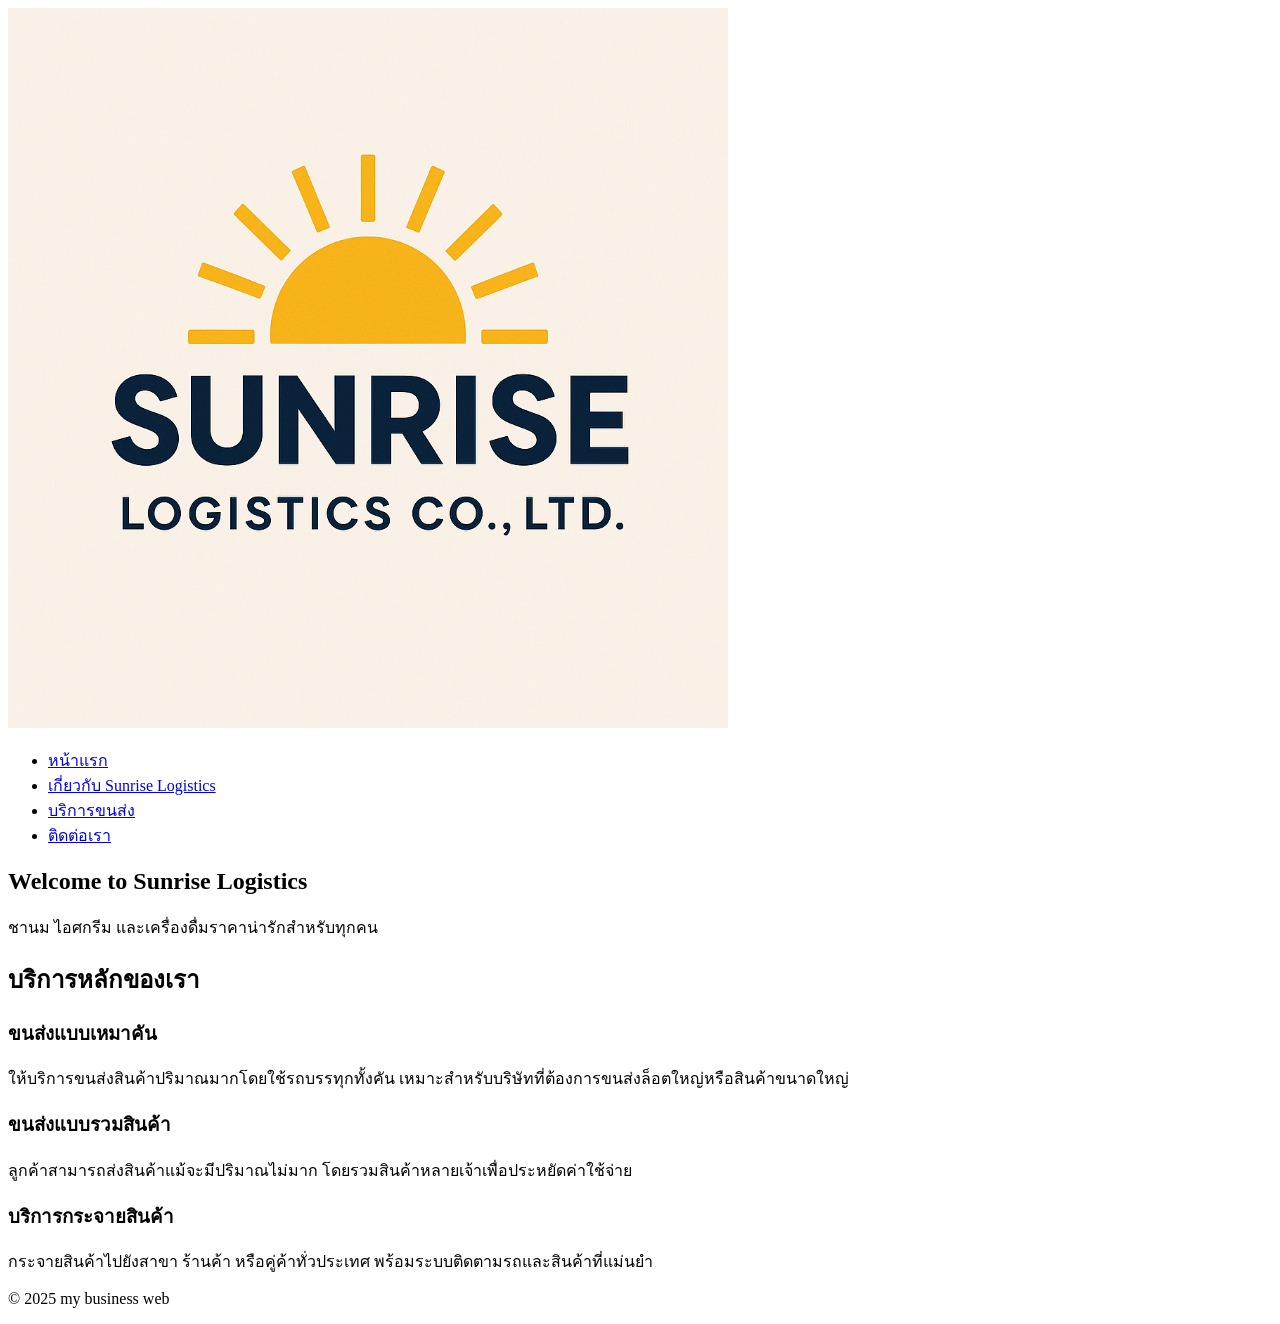
==== index.html @ 755a9475 "index" ====
<!DOCTYPE html>
<html lang="th">
  <head>
    <meta charset="UTF-8" />
    <meta name="viewport" content="width=device-width, initial-scale=1.0" />
    <title>Sunrise Logistics</title>
  </head>
  <body>
    <!-- Header -->
    <header>
      <img src=รูป/sunrise.png alt="Sunrise Logistics" width="720px" />
      <nav>
        <ul>
          <li><a href="index.html">หน้าแรก</a></li>
          <li><a href="about.html">เกี่ยวกับ Sunrise Logistics</a></li>
          <li><a href="services.html">บริการขนส่ง</a></li>
          <li><a href="contact.html">ติดต่อเรา</a></li>
        </ul>
      </nav>
    </header>

    <!-- Hero Section -->
    <section>
      <h1>Welcome to Sunrise Logistics</h1>
      <p>ชานม ไอศกรีม และเครื่องดื่มราคาน่ารักสำหรับทุกคน</p>
    </section>

    <!-- Featured Services -->
    <section>
      <h2>บริการหลักของเรา</h2>
      <div>
        <h3>ขนส่งแบบเหมาคัน</h3>
        <p>ให้บริการขนส่งสินค้าปริมาณมากโดยใช้รถบรรทุกทั้งคัน เหมาะสำหรับบริษัทที่ต้องการขนส่งล็อตใหญ่หรือสินค้าขนาดใหญ่</p>
      </div>
      <div>
        <h3>ขนส่งแบบรวมสินค้า</h3>
        <p>ลูกค้าสามารถส่งสินค้าแม้จะมีปริมาณไม่มาก โดยรวมสินค้าหลายเจ้าเพื่อประหยัดค่าใช้จ่าย</p>
      </div>
      <div>
        <h3>บริการกระจายสินค้า</h3>
        <p>กระจายสินค้าไปยังสาขา ร้านค้า หรือคู่ค้าทั่วประเทศ พร้อมระบบติดตามรถและสินค้าที่แม่นยำ</p>
      </div>
    </section>

    <!-- Footer -->
    <footer>
      <p>© 2025 my business web</p>
    </footer>
  </body>
</html>
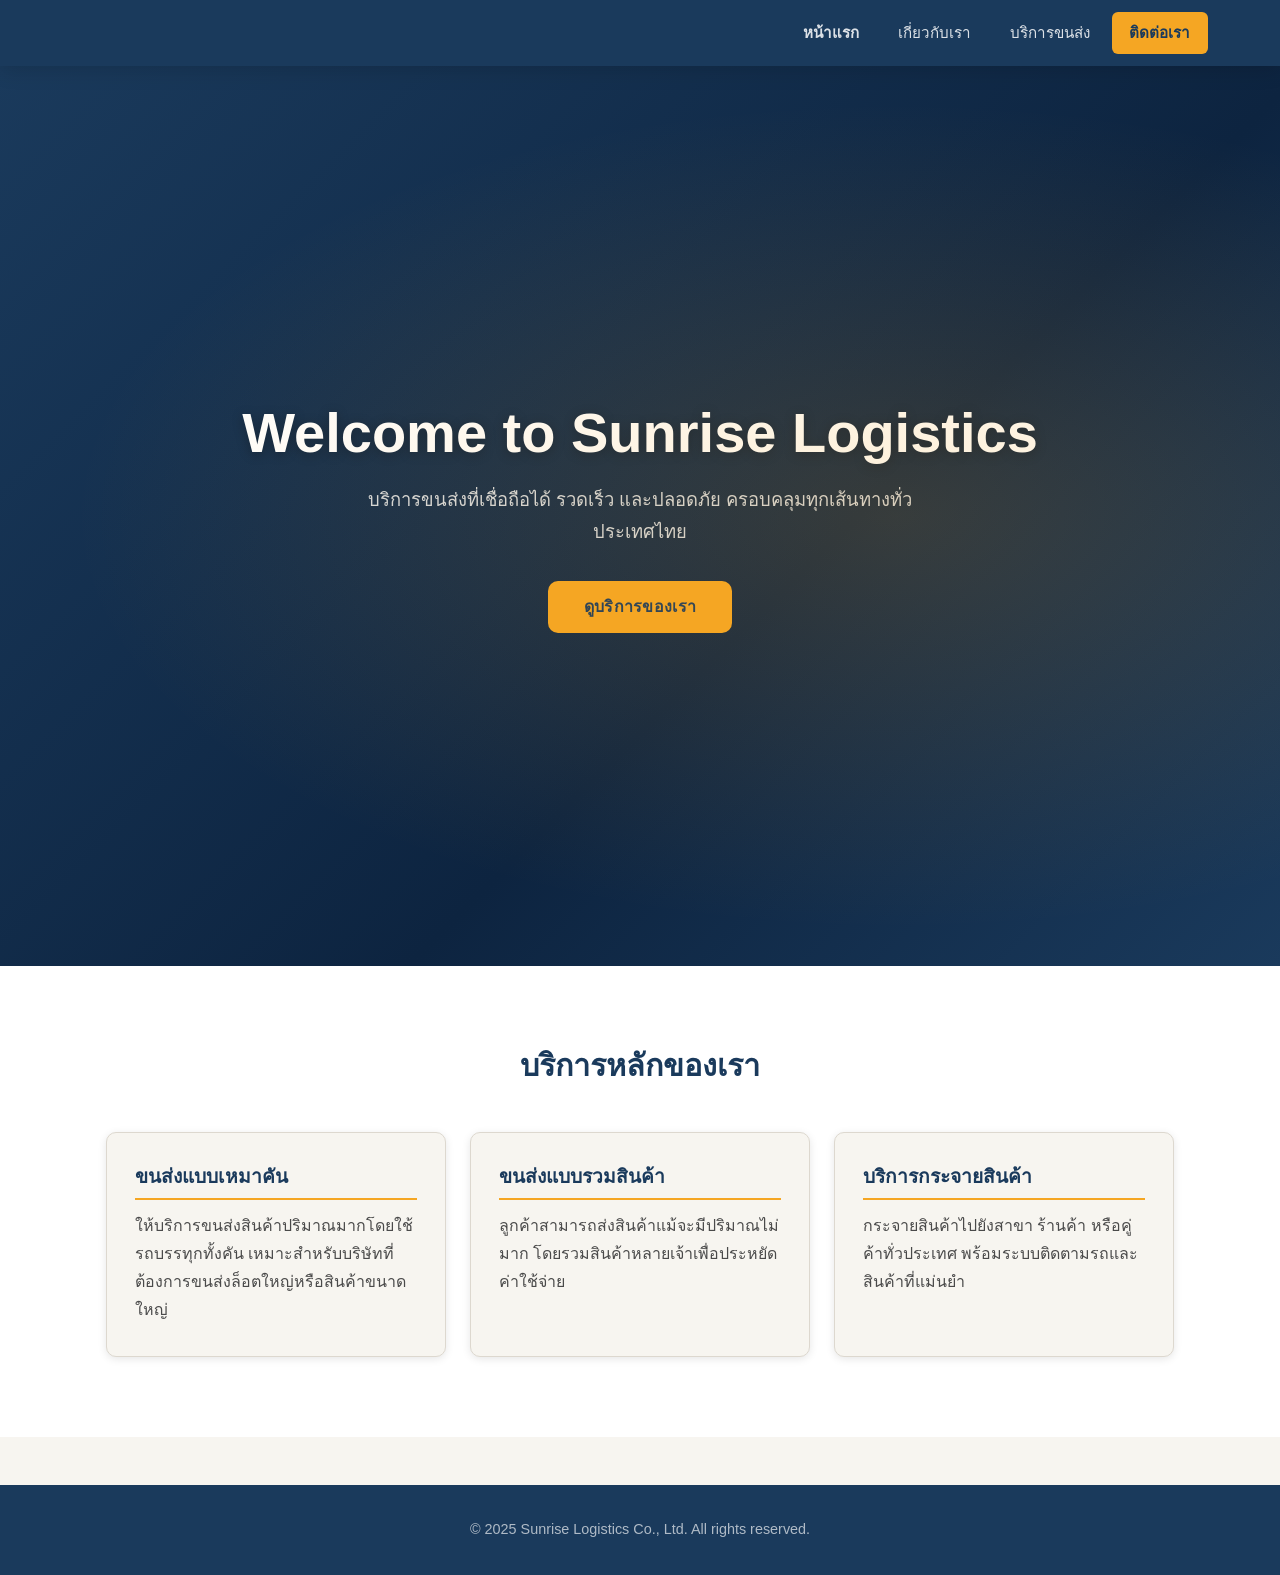
==== commit 95b58829: "fix web css" ====
--- a/index.html
+++ b/index.html
@@ -4,15 +4,15 @@
     <meta charset="UTF-8" />
     <meta name="viewport" content="width=device-width, initial-scale=1.0" />
     <title>Sunrise Logistics</title>
+    <link rel="stylesheet" href="css/styles.css" />
   </head>
   <body>
-    <!-- Header -->
-    <header>
-      <img src=รูป/sunrise.png alt="Sunrise Logistics" width="720px" />
+
+    <header id="header">
       <nav>
         <ul>
           <li><a href="index.html">หน้าแรก</a></li>
-          <li><a href="about.html">เกี่ยวกับ Sunrise Logistics</a></li>
+          <li><a href="about.html">เกี่ยวกับเรา</a></li>
           <li><a href="services.html">บริการขนส่ง</a></li>
           <li><a href="contact.html">ติดต่อเรา</a></li>
         </ul>
@@ -20,31 +20,34 @@
     </header>
 
     <!-- Hero Section -->
-    <section>
+    <section class="hero">
       <h1>Welcome to Sunrise Logistics</h1>
-      <p>ชานม ไอศกรีม และเครื่องดื่มราคาน่ารักสำหรับทุกคน</p>
+      <p>บริการขนส่งที่เชื่อถือได้ รวดเร็ว และปลอดภัย ครอบคลุมทุกเส้นทางทั่วประเทศไทย</p>
+      <a href="services.html" class="btn">ดูบริการของเรา</a>
     </section>
 
     <!-- Featured Services -->
-    <section>
+    <section class="services-section">
       <h2>บริการหลักของเรา</h2>
-      <div>
-        <h3>ขนส่งแบบเหมาคัน</h3>
-        <p>ให้บริการขนส่งสินค้าปริมาณมากโดยใช้รถบรรทุกทั้งคัน เหมาะสำหรับบริษัทที่ต้องการขนส่งล็อตใหญ่หรือสินค้าขนาดใหญ่</p>
-      </div>
-      <div>
-        <h3>ขนส่งแบบรวมสินค้า</h3>
-        <p>ลูกค้าสามารถส่งสินค้าแม้จะมีปริมาณไม่มาก โดยรวมสินค้าหลายเจ้าเพื่อประหยัดค่าใช้จ่าย</p>
-      </div>
-      <div>
-        <h3>บริการกระจายสินค้า</h3>
-        <p>กระจายสินค้าไปยังสาขา ร้านค้า หรือคู่ค้าทั่วประเทศ พร้อมระบบติดตามรถและสินค้าที่แม่นยำ</p>
+      <div class="services-grid">
+        <div class="service-card">
+          <h3>ขนส่งแบบเหมาคัน</h3>
+          <p>ให้บริการขนส่งสินค้าปริมาณมากโดยใช้รถบรรทุกทั้งคัน เหมาะสำหรับบริษัทที่ต้องการขนส่งล็อตใหญ่หรือสินค้าขนาดใหญ่</p>
+        </div>
+        <div class="service-card">
+          <h3>ขนส่งแบบรวมสินค้า</h3>
+          <p>ลูกค้าสามารถส่งสินค้าแม้จะมีปริมาณไม่มาก โดยรวมสินค้าหลายเจ้าเพื่อประหยัดค่าใช้จ่าย</p>
+        </div>
+        <div class="service-card">
+          <h3>บริการกระจายสินค้า</h3>
+          <p>กระจายสินค้าไปยังสาขา ร้านค้า หรือคู่ค้าทั่วประเทศ พร้อมระบบติดตามรถและสินค้าที่แม่นยำ</p>
+        </div>
       </div>
     </section>
 
-    <!-- Footer -->
-    <footer>
-      <p>© 2025 my business web</p>
+    <footer id="footer">
+      <p>© 2025 Sunrise Logistics Co., Ltd. All rights reserved.</p>
     </footer>
+
   </body>
 </html>
--- a/css/styles.css
+++ b/css/styles.css
@@ -0,0 +1,567 @@
+/* ========================
+   RESET & DEFAULTS
+   ======================== */
+*, *::before, *::after {
+  margin: 0;
+  padding: 0;
+  box-sizing: border-box;
+}
+
+html {
+  font-size: 16px;
+  scroll-behavior: smooth;
+}
+
+/* ========================
+   CSS VARIABLES
+   ======================== */
+:root {
+  --primary:     #1A3A5C;
+  --secondary:   #F5A623;
+  --accent:      #E8621A;
+  --neutral-bg:  #F7F5F0;
+  --neutral-mid: #DDD8CF;
+  --text-dark:   #1C1C1C;
+  --text-mid:    #4A4A4A;
+  --text-light:  #FFFFFF;
+  --shadow-sm:   0 2px 8px rgba(0,0,0,0.10);
+  --shadow-md:   0 4px 20px rgba(0,0,0,0.14);
+  --radius:      10px;
+  --transition:  all 0.3s ease;
+}
+
+/* ========================
+   TYPOGRAPHY
+   ======================== */
+@import url('https://fonts.googleapis.com/css2?family=Prompt:wght@300;400;600;700&family=Sarabun:wght@300;400;600&display=swap');
+
+body {
+  font-family: 'Sarabun', sans-serif;
+  font-size: 1rem;
+  line-height: 1.7;
+  color: var(--text-dark);
+  background-color: var(--neutral-bg);
+}
+
+h1, h2, h3, h4 {
+  font-family: 'Prompt', sans-serif;
+  line-height: 1.25;
+  color: var(--primary);
+}
+
+h1 { font-size: 2.8rem;  font-weight: 700; }
+h2 { font-size: 1.9rem;  font-weight: 600; margin-bottom: 1.5rem; }
+h3 { font-size: 1.2rem;  font-weight: 600; margin-bottom: 0.5rem; }
+h4 { font-size: 1rem;    font-weight: 600; }
+
+p {
+  line-height: 1.75;
+  color: var(--text-mid);
+  margin-bottom: 1rem;
+}
+
+a {
+  color: var(--accent);
+  text-decoration: none;
+  transition: var(--transition);
+}
+
+a:hover {
+  color: var(--secondary);
+  text-decoration: underline;
+}
+
+img {
+  max-width: 100%;
+  height: auto;
+  display: block;
+}
+
+/* ========================
+   LAYOUT & CONTAINERS
+   ======================== */
+.container {
+  width: 90%;
+  max-width: 1200px;
+  margin: 0 auto;
+  padding: 0 1.25rem;
+}
+
+/* ========================
+   HEADER & NAVIGATION
+   ======================== */
+#header {
+  position: sticky;
+  top: 0;
+  z-index: 100;
+  background-color: var(--primary);
+  box-shadow: var(--shadow-md);
+}
+
+#header nav {
+  display: flex;
+  align-items: center;
+  max-width: 1200px;
+  margin: 0 auto;
+  padding: 0 2rem;
+}
+
+#header nav ul {
+  display: flex;
+  list-style: none;
+  gap: 0.25rem;
+  padding: 0.75rem 0;
+  margin-left: auto;
+}
+
+#header nav ul li a {
+  display: block;
+  color: rgba(255,255,255,0.85);
+  padding: 0.5rem 1.1rem;
+  border-radius: 6px;
+  font-family: 'Prompt', sans-serif;
+  font-size: 0.95rem;
+  font-weight: 400;
+  text-decoration: none;
+  transition: var(--transition);
+}
+
+#header nav ul li a:hover {
+  color: var(--secondary);
+  background-color: rgba(255,255,255,0.1);
+  text-decoration: none;
+}
+
+#header nav ul li:last-child a {
+  background-color: var(--secondary);
+  color: var(--primary);
+  font-weight: 700;
+}
+
+#header nav ul li:last-child a:hover {
+  background-color: var(--accent);
+  color: var(--text-light);
+}
+
+#header nav ul li:first-child a {
+  font-weight: 600;
+}
+
+/* ========================
+   HERO SECTION
+   ======================== */
+.hero {
+  position: relative;
+  min-height: 100vh;
+  display: flex;
+  flex-direction: column;
+  align-items: center;
+  justify-content: center;
+  text-align: center;
+  padding: 5rem 1.5rem;
+  background: linear-gradient(135deg, var(--primary) 0%, #0D2440 60%, #1A3A5C 100%);
+  overflow: hidden;
+}
+
+.hero::before {
+  content: '';
+  position: absolute;
+  inset: 0;
+  background: radial-gradient(ellipse at 70% 50%, rgba(245,166,35,0.18) 0%, transparent 65%);
+  pointer-events: none;
+}
+
+.hero h1 {
+  color: var(--text-light);
+  font-size: clamp(2rem, 5vw, 3.5rem);
+  margin-bottom: 1rem;
+  text-shadow: 0 2px 12px rgba(0,0,0,0.3);
+}
+
+.hero p {
+  color: rgba(255,255,255,0.82);
+  font-size: 1.15rem;
+  max-width: 560px;
+  margin-bottom: 2rem;
+}
+
+/* ========================
+   BUTTONS
+   ======================== */
+.btn {
+  display: inline-block;
+  padding: 0.8rem 2.2rem;
+  background-color: var(--secondary);
+  color: var(--primary);
+  font-family: 'Prompt', sans-serif;
+  font-size: 1rem;
+  font-weight: 700;
+  border: none;
+  border-radius: var(--radius);
+  cursor: pointer;
+  text-decoration: none;
+  transition: var(--transition);
+  letter-spacing: 0.02em;
+}
+
+.btn:hover {
+  background-color: var(--accent);
+  color: var(--text-light);
+  transform: translateY(-2px);
+  box-shadow: 0 6px 20px rgba(232,98,26,0.35);
+  text-decoration: none;
+}
+
+.btn:active {
+  transform: translateY(0);
+}
+
+/* ========================
+   SERVICES SECTION (index.html)
+   ======================== */
+.services-section {
+  background: #ffffff;
+  padding: 5rem 2rem;
+  text-align: center;
+}
+
+.services-section h2 {
+  color: var(--primary);
+  margin-bottom: 3rem;
+}
+
+.services-grid {
+  display: flex;
+  flex-wrap: wrap;
+  gap: 1.5rem;
+  max-width: 1100px;
+  margin: 0 auto;
+  justify-content: center;
+}
+
+.service-card {
+  flex: 1;
+  min-width: 280px;
+  max-width: 340px;
+  background: var(--neutral-bg);
+  border: 1px solid var(--neutral-mid);
+  border-radius: var(--radius);
+  padding: 2rem 1.75rem;
+  box-shadow: var(--shadow-sm);
+  text-align: left;
+  transition: var(--transition);
+}
+
+.service-card:hover {
+  box-shadow: var(--shadow-md);
+  transform: translateY(-5px);
+  border-color: var(--secondary);
+}
+
+.service-card h3 {
+  color: var(--primary);
+  padding-bottom: 0.6rem;
+  margin-bottom: 0.75rem;
+  border-bottom: 2px solid var(--secondary);
+}
+
+.service-card p {
+  margin-bottom: 0;
+}
+
+/* ========================
+   GENERIC CARD
+   ======================== */
+.card {
+  background: #fff;
+  border: 1px solid var(--neutral-mid);
+  border-radius: var(--radius);
+  padding: 1.75rem;
+  box-shadow: var(--shadow-sm);
+  transition: var(--transition);
+}
+
+.card:hover {
+  box-shadow: var(--shadow-md);
+  transform: translateY(-4px);
+  border-color: var(--secondary);
+}
+
+/* ========================
+   PAGE CONTENT (about / services / contact)
+   ======================== */
+.page-title {
+  max-width: 860px;
+  margin: 3rem auto 0;
+  padding: 0 1.5rem 1.25rem;
+  border-bottom: 3px solid var(--secondary);
+  color: var(--primary);
+}
+
+.content-section {
+  max-width: 860px;
+  margin: 0 auto;
+  padding: 2.5rem 1.5rem;
+  border-bottom: 1px solid var(--neutral-mid);
+}
+
+.content-section:last-of-type {
+  border-bottom: none;
+  margin-bottom: 4rem;
+}
+
+.content-section h2 {
+  color: var(--primary);
+  margin-bottom: 1rem;
+}
+
+/* ========================
+   FIGURE & IMAGES
+   ======================== */
+figure {
+  margin: 1.5rem 0;
+}
+
+figcaption {
+  font-size: 0.875rem;
+  color: var(--text-mid);
+  margin-top: 0.5rem;
+  font-style: italic;
+}
+
+figure img {
+  border-radius: var(--radius);
+  box-shadow: var(--shadow-sm);
+  max-width: 280px;
+}
+
+.service-detail-img {
+  border-radius: var(--radius);
+  margin: 1rem 0 1.5rem;
+  max-height: 300px;
+  object-fit: cover;
+  width: 100%;
+}
+
+/* ========================
+   TABLE
+   ======================== */
+table {
+  width: 100%;
+  border-collapse: collapse;
+  margin: 1.5rem 0 2rem;
+  font-size: 0.95rem;
+  box-shadow: var(--shadow-sm);
+  border-radius: var(--radius);
+  overflow: hidden;
+}
+
+thead {
+  background-color: var(--primary);
+  color: var(--text-light);
+}
+
+thead th {
+  padding: 1rem 1.25rem;
+  text-align: left;
+  font-family: 'Prompt', sans-serif;
+  font-weight: 600;
+}
+
+tbody tr {
+  border-bottom: 1px solid var(--neutral-mid);
+  background: #fff;
+  transition: background 0.2s;
+}
+
+tbody tr:nth-child(even) {
+  background-color: var(--neutral-bg);
+}
+
+tbody tr:hover {
+  background-color: rgba(245,166,35,0.10);
+}
+
+tbody td {
+  padding: 1rem 1.25rem;
+  color: var(--text-mid);
+  vertical-align: top;
+}
+
+/* ========================
+   CONTACT FORM
+   ======================== */
+.contact-form {
+  display: flex;
+  flex-direction: column;
+  gap: 1rem;
+  max-width: 560px;
+  margin-top: 1rem;
+}
+
+.contact-form label {
+  font-weight: 600;
+  font-family: 'Prompt', sans-serif;
+  font-size: 0.9rem;
+  color: var(--primary);
+}
+
+.contact-form input,
+.contact-form textarea {
+  width: 100%;
+  padding: 0.75rem 1rem;
+  border: 1.5px solid var(--neutral-mid);
+  border-radius: 6px;
+  font-family: 'Sarabun', sans-serif;
+  font-size: 1rem;
+  color: var(--text-dark);
+  background: #fff;
+  transition: var(--transition);
+  outline: none;
+  resize: vertical;
+}
+
+.contact-form input:focus,
+.contact-form textarea:focus {
+  border-color: var(--secondary);
+  box-shadow: 0 0 0 3px rgba(245,166,35,0.2);
+}
+
+.contact-form textarea {
+  min-height: 140px;
+}
+
+button[type="submit"] {
+  display: inline-block;
+  padding: 0.8rem 2rem;
+  background-color: var(--secondary);
+  color: var(--primary);
+  font-family: 'Prompt', sans-serif;
+  font-size: 1rem;
+  font-weight: 700;
+  border: none;
+  border-radius: var(--radius);
+  cursor: pointer;
+  transition: var(--transition);
+  align-self: flex-start;
+}
+
+button[type="submit"]:hover {
+  background-color: var(--accent);
+  color: var(--text-light);
+  transform: translateY(-2px);
+  box-shadow: 0 6px 20px rgba(232,98,26,0.35);
+}
+
+button[type="submit"]:active {
+  transform: translateY(0);
+}
+
+/* ========================
+   BACK LINK
+   ======================== */
+.back-link {
+  display: inline-flex;
+  align-items: center;
+  gap: 0.4rem;
+  color: var(--primary);
+  font-weight: 600;
+  font-family: 'Prompt', sans-serif;
+  font-size: 0.9rem;
+  padding: 0.4rem 0;
+  border-bottom: 2px solid transparent;
+  transition: var(--transition);
+}
+
+.back-link:hover {
+  color: var(--accent);
+  border-bottom-color: var(--accent);
+  text-decoration: none;
+}
+
+/* ========================
+   FIXED: BACK TO TOP BUTTON
+   ======================== */
+.back-to-top {
+  position: fixed;
+  bottom: 2rem;
+  right: 2rem;
+  z-index: 50;
+  background: var(--secondary);
+  color: var(--primary);
+  border: none;
+  border-radius: 50%;
+  width: 48px;
+  height: 48px;
+  font-size: 1.4rem;
+  cursor: pointer;
+  box-shadow: var(--shadow-md);
+  display: flex;
+  align-items: center;
+  justify-content: center;
+  transition: var(--transition);
+}
+
+.back-to-top:hover {
+  background: var(--accent);
+  color: #fff;
+  transform: translateY(-3px);
+}
+
+/* ========================
+   FOOTER
+   ======================== */
+#footer {
+  background-color: var(--primary);
+  color: rgba(255,255,255,0.7);
+  text-align: center;
+  padding: 2rem 1.5rem;
+  font-size: 0.9rem;
+  margin-top: 3rem;
+}
+
+#footer p {
+  color: rgba(255,255,255,0.65);
+  margin: 0;
+}
+
+/* ========================
+   RESPONSIVE / MEDIA QUERIES
+   ======================== */
+@media (max-width: 768px) {
+  h1 { font-size: 2rem; }
+  h2 { font-size: 1.5rem; }
+
+  #header nav {
+    flex-direction: column;
+    align-items: flex-start;
+    padding: 0.75rem 1rem;
+  }
+
+  #header nav ul {
+    flex-wrap: wrap;
+    gap: 0.25rem;
+    margin-left: 0;
+  }
+
+  #header nav ul li a {
+    font-size: 0.85rem;
+    padding: 0.4rem 0.8rem;
+  }
+
+  .services-grid {
+    flex-direction: column;
+    align-items: center;
+  }
+
+  .service-card {
+    max-width: 100%;
+  }
+
+  .content-section {
+    padding: 1.5rem 1rem;
+  }
+
+  table { font-size: 0.85rem; }
+  thead th, tbody td { padding: 0.75rem; }
+}
